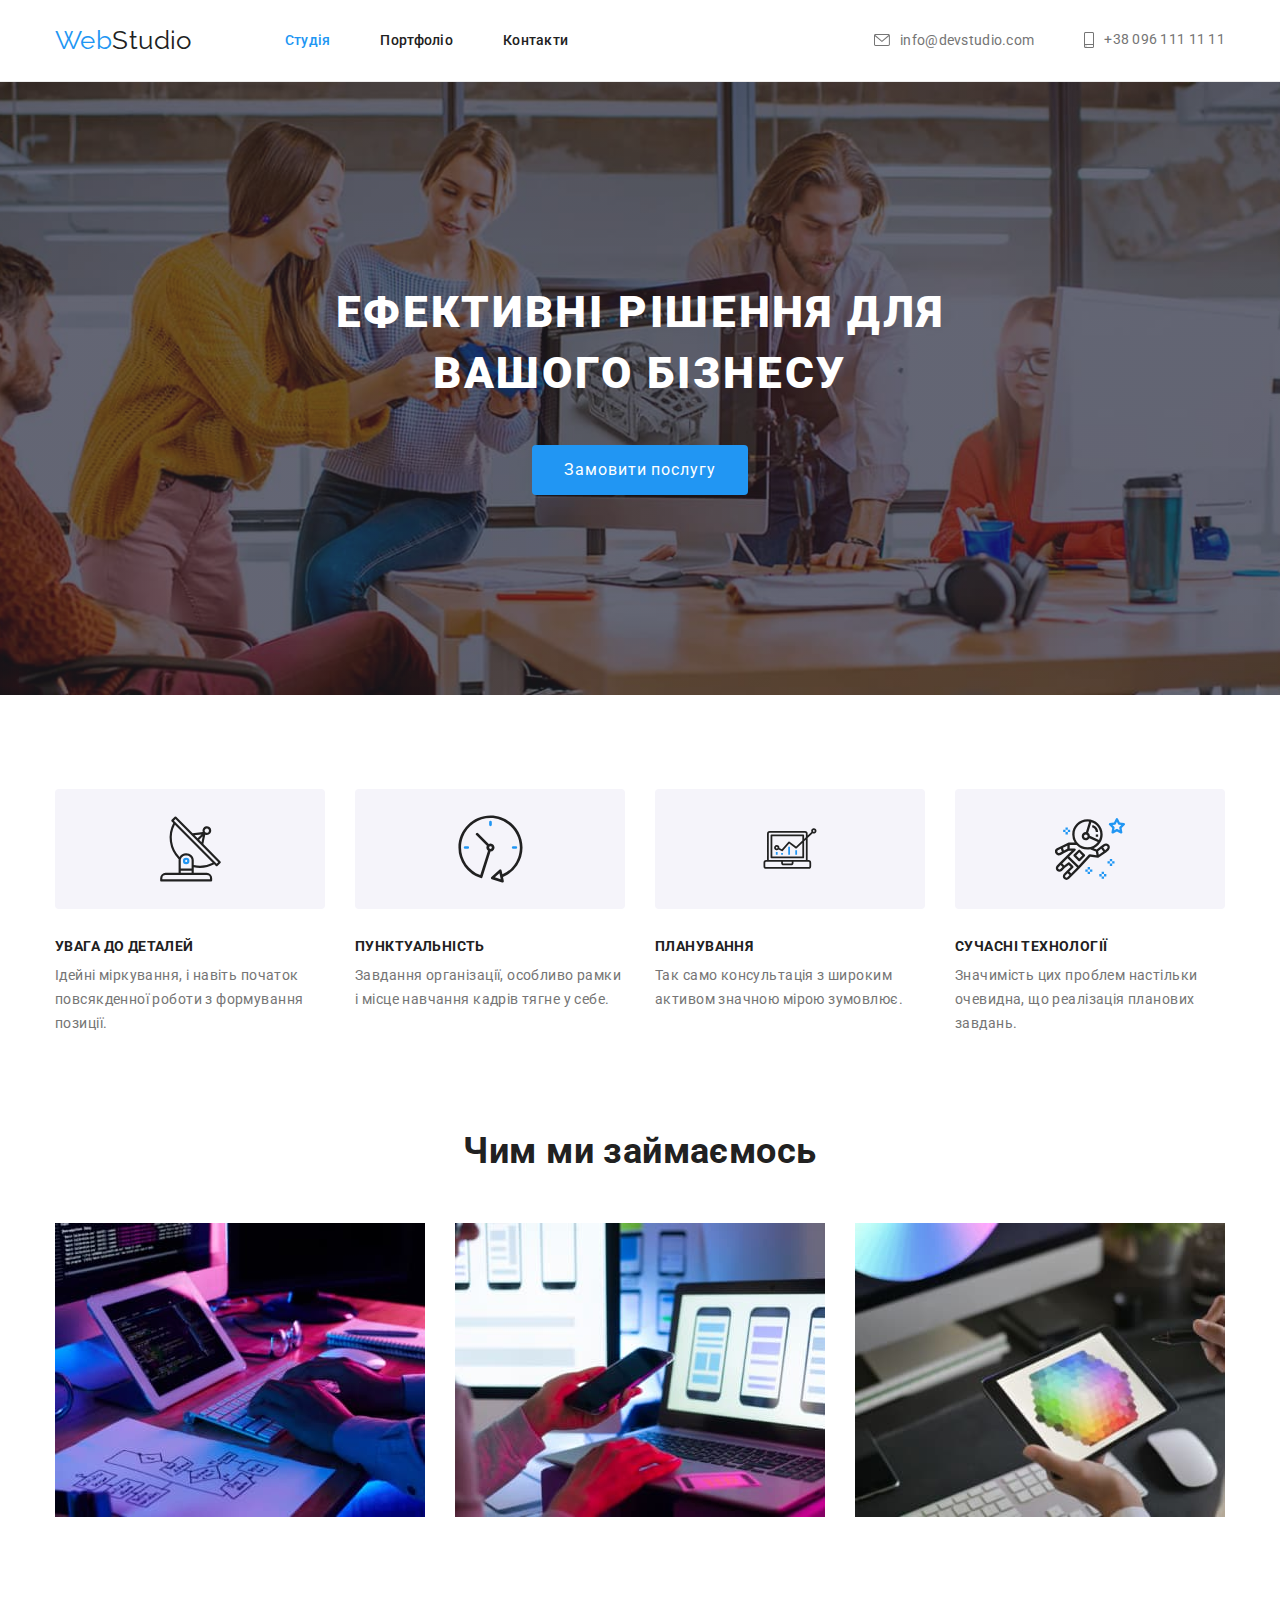
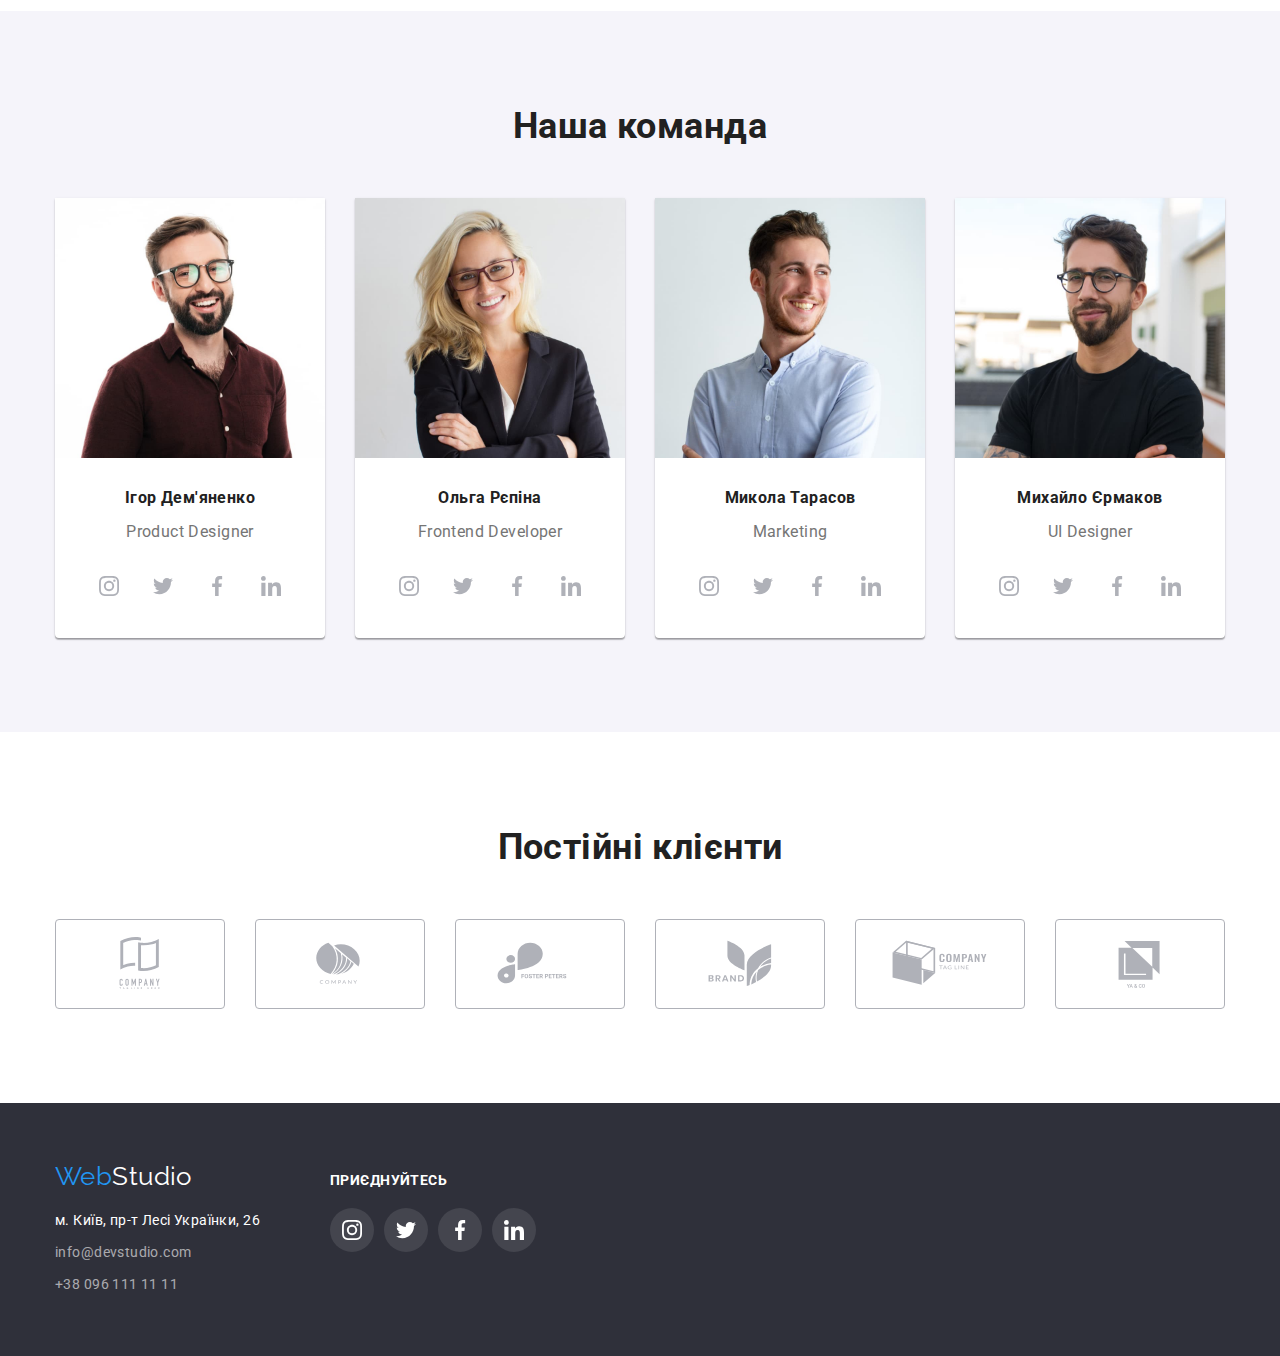
==== index.html @ 4bd742c6 "Initial commit" ====
<!DOCTYPE html>
<html lang="uk">
  <head>
    <meta charset="UTF-8" />
    <meta http-equiv="X-UA-Compatible" content="IE=edge" />
    <meta name="viewport" content="width=device-width, initial-scale=1.0" />
    <title>WebStudio</title>
    <link
      rel="stylesheet"
      href="https://fonts.googleapis.com/css2?family=Raleway:wght@700&family=Roboto:wght@400;500;700;900&display=swap"
    />
    <link
      rel="stylesheet"
      href="https://cdnjs.cloudflare.com/ajax/libs/modern-normalize/1.0.0/modern-normalize.min.css"
    />
    <link rel="stylesheet" href="./css/styles.css" />
  </head>
  <body>
    <header class="header">
      <div class="container header-container">
        <a class="link" href="/"><span>Web</span>Studio</a>
        <nav class="nav">
          <ul class="main-list">
            <li class="list-item"><a class="header-nav-link nav active" href="./index.html">Студія</a></li>
            <li class="list-item"><a class="header-nav-link" href="./portfolio.html">Портфоліо</a></li>
            <li class="list-item"><a class="header-nav-link" href="">Контакти</a></li>
          </ul>
        </nav>
        <ul class="list-address">
          <li class="list-item">
            <a class="icon-contacts" href="mailto:info@devstudio.com" ">
              <svg class="icon-tap"width="16" height="12" href="mailto:info@devstudio.com">
                <use href="./images/icons.svg#envelope"></use></svg>info@devstudio.com </a>
          </li>
          <li class="list-item">
            <a class="icon-contacts" href="tel:+380961111111"
              ><svg class="icon-tap" width="10" height="16" href="mailto:info@devstudio.com">
                <use href="./images/icons.svg#smartphone"></use></svg
              >+38 096 111 11 11</a >
          </li>
        </ul>
      </div>
    </header>
    <main>
      <!-- шапка cap-->
      <section class="hero section" >
        <div class="container">
          <h1 class="hero-cap">Ефективні рішення для вашого бізнесу</h1>
          <button class="buttom-cap" type="buttom">Замовити послугу</button>
        </div>
      </section>
      <!-- вміння skill-->
      <section class="section">
        <div class="container">
          <h2 hidden class="visually-hidden">вміння</h2>
          <ul class="skill">
            <li class="list-skill">
              <div class="skill-list"><svg class="skill-icon" width="65" height="70">
                <use href="./images/icons.svg#antenna">
                </use>
              </svg></div>
              <h3>УВАГА ДО ДЕТАЛЕЙ</h3>
              <p>Ідейні міркування, і навіть початок повсякденної роботи з формування позиції.</p>
            </li>
            <li class="list-skill">
              <div class="skill-list"><svg class="skill-icon" width="67" height="70">
                <use href="./images/icons.svg#clock">
                </use>
              </svg></div>
              <h3>ПУНКТУАЛЬНІСТЬ</h3>
              <p>Завдання організації, особливо рамки і місце навчання кадрів тягне у себе.</p>
            </li>
            <li class="list-skill">
              <div class="skill-list"><svg class="skill-icon" width="70" height="53">
                <use href="./images/icons.svg#diagram">
                </use>
              </svg></div>
              <h3>ПЛАНУВАННЯ</h3>
              <p>Так само консультація з широким активом значною мірою зумовлює.</p>
            </li>
            <li class="list-skill">
              <div class="skill-list"><svg class="skill-icon" width="70" height="70">
                <use href="./images/icons.svg#astronaut">
                </use>
              </svg></div>
              <h3>СУЧАСНІ ТЕХНОЛОГІЇ</h3>

              <p>Значимість цих проблем настільки очевидна, що реалізація планових завдань.</p>
            </li>
          </ul>
        </div>
      </section>
      <!-- Чим ми займаємось work-->
      <section class="section-work section">
        <div class="container">
          <div></div>
          <h2 class="section-title">Чим ми займаємось</h2>
          <ul class="list-work">
            <li class="list-item">
              <div>
                <img class="img"
               src="./images/about-us/image-2.jpg" 
               width="370" height="294" 
               alt="Робочий стіл" />
              </div>
            </li>
            <li class="list-item">
              <div>
                <img class="img" 
                src="./images/about-us/image-1.jpg" 
                width="370" height="294" 
                alt="Створення макету за ноутбуком" />
              </div>
            </li>
            <li class="list-item">
              <div>
               <img
                class="img"
                src="./images/about-us/image-3.jpg"
                width="370"
                height="294"
                alt="Малювання на планшеті"
               />
              </div>
            </li>
          </ul>
        </div>
      </section>
      <!-- команда igor olga mikola mikhailo-->
      <section class="section-team section">
        <div class="container">
          <h2 class="section-title">Наша команда</h2>
          <ul class="list-team">
            <li class="list-name">
              <img class="img" src="./images/team/image-4.jpg" width="270" height="260" alt="продукт дизайнер" />
              <h3>Ігор Дем'яненко</h3>
              <p>Product Designer</p>
              <ul class="social-team">
                <li class="social-item">
                  <a class="social-link" href="https://instagram.com/" target="_blank" rel="noopener noreferrer" aria-label="instagram">
                    <svg class="social-icon" width="20" height="20">
                      <use href="./images/icons.svg#instagram">
                      </use>
                   </svg>
                </a>
               </li>
               <li class="social-item">
                  <a  class="social-link" href="https://twitter.com/" target="_blank" rel="noopener noreferrer" aria-label="twitter">
                    <svg class="social-icon" width="20" height="20">
                      <use href="./images/icons.svg#twitter">
                      </use>
                   </svg>
                </a>
               </li>
               <li class="social-item">
                  <a  class="social-link" href="https://www.facebook.com/" target="_blank" rel="noopener noreferrer" aria-label="facebook">
                    <svg class="social-icon" width="20" height="20">
                      <use href="./images/icons.svg#facebook">
                      </use>
                   </svg>
                </a>
               </li>
               <li class="social-item">
                  <a  class="social-link" href="https://www.linkedin.com/" target="_blank" rel="noopener noreferrer" aria-label="linkedin">
                    <svg class="social-icon" width="20" height="20">
                      <use href="./images/icons.svg#linkedin">
                      </use>
                   </svg>
                </a>
               </li> 
              </ul>
            </li>
            <li class="list-name">
              <img class="img" src="./images/team/image-5.jpg" width="270" height="260" alt="програміст" />
              <h3>Ольга Рєпіна</h3>
              <p>Frontend Developer</p>
              <ul class="social-team">
                <li class="social-item">
                  <a class="social-link" href="https://instagram.com/" target="_blank" rel="noopener noreferrer" aria-label="instagram">
                    <svg class="social-icon" width="20" height="20">
                      <use href="./images/icons.svg#instagram">
                      </use>
                   </svg>
                </a>
               </li>
               <li class="social-item">
                  <a  class="social-link" href="https://twitter.com/" target="_blank" rel="noopener noreferrer" aria-label="instagram">
                    <svg class="social-icon" width="20" height="20">
                      <use href="./images/icons.svg#twitter">
                      </use>
                   </svg>
                </a>
               </li>
               <li class="social-item">
                  <a  class="social-link" href="https://www.facebook.com/" target="_blank" rel="noopener noreferrer" aria-label="instagram">
                    <svg class="social-icon" width="20" height="20">
                      <use href="./images/icons.svg#facebook">
                      </use>
                   </svg>
                </a>
               </li>
               <li class="social-item">
                  <a  class="social-link" href="https://www.linkedin.com/" target="_blank" rel="noopener noreferrer" aria-label="instagram">
                    <svg class="social-icon" width="20" height="20">
                      <use href="./images/icons.svg#linkedin">
                      </use>
                   </svg>
                </a>
               </li> 
              </ul>
            </li>
            <li class="list-name">
              <img class="img" src="./images/team/image-6.jpg" width="270" height="260" alt="маркетолог" />
              <h3>Микола Тарасов</h3>
              <p>Marketing</p>
              <ul class="social-team">
                <li class="social-item">
                  <a class="social-link" href="https://instagram.com/" target="_blank" rel="noopener noreferrer" aria-label="instagram">
                    <svg class="social-icon" width="20" height="20">
                      <use href="./images/icons.svg#instagram">
                      </use>
                   </svg>
                </a>
               </li>
               <li class="social-item">
                  <a  class="social-link" href="https://twitter.com/" target="_blank" rel="noopener noreferrer" aria-label="instagram">
                    <svg class="social-icon" width="20" height="20">
                      <use href="./images/icons.svg#twitter">
                      </use>
                   </svg>
                </a>
               </li>
               <li class="social-item">
                  <a  class="social-link" href="https://www.facebook.com/" target="_blank" rel="noopener noreferrer" aria-label="instagram">
                    <svg class="social-icon" width="20" height="20">
                      <use href="./images/icons.svg#facebook">
                      </use>
                   </svg>
                </a>
               </li>
               <li class="social-item">
                  <a  class="social-link" href="https://www.linkedin.com/" target="_blank" rel="noopener noreferrer" aria-label="instagram">
                    <svg class="social-icon" width="20" height="20">
                      <use href="./images/icons.svg#linkedin">
                      </use>
                   </svg>
                </a>
               </li> 
              </ul>
            </li>
            <li class="list-name">
              <img class="img" src="./images/team/image-7.jpg" width="270" height="260" alt="дизайнер" />
              <h3>Михайло Єрмаков</h3>
              <p>UI Designer</p>
              <ul class="social-team">
                <li class="social-item">
                  <a class="social-link" href="https://instagram.com/" target="_blank" rel="noopener noreferrer" aria-label="instagram">
                    <svg class="social-icon" width="20" height="20">
                      <use href="./images/icons.svg#instagram">
                      </use>
                   </svg>
                </a>
               </li>
               <li class="social-item">
                  <a  class="social-link" href="https://twitter.com/" target="_blank" rel="noopener noreferrer" aria-label="instagram">
                    <svg class="social-icon" width="20" height="20">
                      <use href="./images/icons.svg#twitter">
                      </use>
                   </svg>
                </a>
               </li>
               <li class="social-item">
                  <a  class="social-link" href="https://www.facebook.com/" target="_blank" rel="noopener noreferrer" aria-label="instagram">
                    <svg class="social-icon" width="20" height="20">
                      <use href="./images/icons.svg#facebook">
                      </use>
                   </svg>
                </a>
               </li>
               <li class="social-item">
                  <a class="social-link" href="https://www.linkedin.com/" target="_blank" rel="noopener noreferrer" aria-label="instagram">
                    <svg class="social-icon" width="20" height="20">
                      <use href="./images/icons.svg#linkedin">
                      </use>
                   </svg>
                </a>
               </li> 
              </ul>
            </li>
          </ul>
        </div>
      </section>
      <!-- постійні клієнти-->
      <section class="clients section">
        <div class="container ">
          <h2 class="section-title">Постійні клієнти</h2>
          <ul class="clients-item">
            <li class="clients-list">
              <a class="clients-link" href="" target="_blank" rel="noopener noreferrer" aria-label="">
                <svg class="clients-icon" width="120" height="60">
                <use  href="./images/icons.svg#logo-1">
                </use>
              </svg></a>
          </li>
            <li class="clients-list">
              <a class="clients-link " href="" target="_blank" rel="noopener noreferrer" aria-label="">
                <svg class="clients-icon" width="120" height="60">
                <use href="./images/icons.svg#logo-2">
                </use>
              </svg></a>
                  </li>
            <li class="clients-list">
              <a class="clients-link" href="" target="_blank" rel="noopener noreferrer" aria-label="">
                <svg class="clients-icon" width="120" height="60">
                <use href="./images/icons.svg#logo-3">
                </use>
              </svg></a>
                  </li>
            <li class="clients-list">
              <a class="clients-link" href="" target="_blank" rel="noopener noreferrer" aria-label="">
                <svg class="clients-icon" width="120" height="60">
                <use href="./images/icons.svg#logo-4">
                </use>
              </svg></a>
                  </li>
            <li class="clients-list">
              <a class="clients-link" href="" target="_blank" rel="noopener noreferrer" aria-label="">
                <svg class="clients-icon" width="120" height="60">
                <use href="./images/icons.svg#logo-5">
                </use>
              </svg></a>
                  </li>
            <li class="clients-list">
              <a class="clients-link" href="" target="_blank" rel="noopener noreferrer" aria-label="">
                <svg class="clients-icon" width="120" height="60">
                      <use href="./images/icons.svg#logo-6">
                      </use>
                   </svg>
                </a>
                  </li>
          </ul>
        </div>
      </section>
    </main>
    <footer class="footer">
      <div class="container">
        <div class="footer-container">
        <div>
        <a href="./index.html"><span>Web</span>Studio</a>
        <address class="link-address">
          <div class="socaial-footer">
          <ul class="list-contacts"><!--webstudio-->
            <li class="list-item">
              <a class="link" href="https://goo.gl/maps/d5CcS2hFM6yTFQRFA" target="_blank" rel="noopener no referre">
                м. Київ, пр-т Лесі Українки, 26
              </a>
            </li>
            <li class="list-item">
              <a class="link-address" href="mailto:info@devstudio.com">info@devstudio.com</a>
            </li>
            <li class="list-item">
              <a class="link-address" href="tel:+380961111111">+38 096 111 11 11</a>
            </li>
          </ul>
          </div>
           <div>
        </address>
      </div>
      <div><h2>приєднуйтесь</h2>
      <div class="socaial-footer">
        <ul class="social-footer">
          <li class="social-item">
            <a class="footer-link" href="https://instagram.com/" target="_blank" rel="noopener noreferrer"
              aria-label="instagram">
              <svg class="social-icon" width="20" height="20">
                <use href="./images/icons.svg#instagram">
                </use>
              </svg>
            </a>
          </li>
          <li class="social-item">
            <a class="footer-link" href="https://twitter.com/" target="_blank" rel="noopener noreferrer" aria-label="twitter">
              <svg class="social-icon" width="20" height="20">
                <use href="./images/icons.svg#twitter">
                </use>
              </svg>
            </a>
          </li>
          <li class="social-item">
            <a class="footer-link" href="https://www.facebook.com/" target="_blank" rel="noopener noreferrer"
              aria-label="facebook">
              <svg class="social-icon" width="20" height="20">
                <use href="./images/icons.svg#facebook">
                </use>
              </svg>
            </a>
          </li>
          <li class="social-item">
            <a class="footer-link" href="https://www.linkedin.com/" target="_blank" rel="noopener noreferrer"
              aria-label="linkedin">
              <svg class="social-icon" width="20" height="20">
                <use href="./images/icons.svg#linkedin">
                </use>
              </svg>
            </a>
          </li>
        </ul>
      </div>
    </div>
  </div>
 </footer>
  </body>
</html>
---- css/styles.css ----
:root {
  --text: #212121;
  --background: #ffffff;
  --color-p: #757575;
  --color-but: #2196f3;
  --color-but: #2196f3;
  --active-but: #188ce8;
  --icon-color: #afb1b8;
  --bg-svg: #F5F4FA;
}
body {
  color: var(--text);
  background-color: var(--background);
  font-family: "roboto";
  letter-spacing: 0.03em;
  font-size: 14px;
}
.visually-hidden {
  position: absolute;
  width: 1px;
  height: 1px;
  margin: -1px;
  border: 0;
  padding: 0;
  white-space: nowrap;
  clip-path: inset(100%);
  clip: rect(0 0 0 0);
  overflow: hidden;
}
header {
  border-bottom: 1px solid #ececec;
}
.header-container {
  display: flex;
  align-items: center;
}
.header-nav-link {
  display: block;
  padding-top: 28px;
  padding-bottom: 28px;
}
span {
  color: var(--color-but);
}
img {
  display: block;
  max-width: 100%;
  height: auto;
}
ul {
  list-style-type: none;
  margin: 0;
  padding: 0;
}
a {
  text-decoration: none;
}
p {
  color: var(--color-p);
}
h1,
h2,
h3,
h4,
h5,
h6,
p {
  margin: 0;
}
.footer {
  background-color: #2f303a;
  color: var(--background);
  padding-top: 60px;
  padding-bottom: 60px;
}
.footer h2 {
  font-weight: 700;
  font-style: normal;
  font-size: 14px;
  line-height: 16px;
  letter-spacing: 0.03em;
  text-transform: uppercase;
  margin-bottom: 20px;
}
footer [href="./index.html"] {
  display: block;
  color: var(--background);
  font-size: 26px;
  line-height: 1;
  font-family: "raleway";
  margin-bottom: 20px;
}
footer [href="mailto:info@devstudio.com"],
[href="tel:+380961111111"] {
  font-style: normal;
  line-height: 1.7;
  color: #ffffff99;
}
footer [href="https://goo.gl/maps/d5CcS2hFM6yTFQRFA"]
{
  font-style: normal;
  line-height: 1.7;
  color: var(--background);
}
.footer-link {
  display: flex;
  fill: var(--background);
  width: 44px;
  height: 44px;
  border-radius: 50%;
  align-items: center;
  justify-content: center;
  background-color: rgba(255, 255, 255, 0.1);;
}
ul .footer-link:hover,
ul .footer-link:focus {
  fill: var(--background);
  background-color: var(--color-but)
}
.social-footer {
  display: flex;
  gap: 10px;
}

.footer-container {
  display: flex;
  align-items: baseline;
  gap: 70px;
}
.socaial-footer {
  display: flex;
  gap: 70px;
}
.list-contacts{
  display: flex;
  flex-direction: column;
  gap: 8px;
}
.section {
  padding-top: 94px;
  padding-bottom: 94px;
}
.products {
  padding-top: 0;
  display: flex;
  align-items: center;
  justify-content: center;
  flex-wrap: wrap;
  gap: 30px;
}

.list-products {
  display: inline-block;
}
.products h2 {
  font-size: 18px;
  line-height: 2;
  text-align: left;
  margin: 0 0px 4px 24px;
  letter-spacing: 0.06em;
  color: var(--text);
}

.products p {
  font-size: 16px;
  line-height: 1.9;
  text-align: left;
  margin-left: 24px;
}
.products .list-products:hover,
.products .list-products:focus {
  box-shadow: 0px 1px 1px #0000001f, 0px 4px 4px #0000000f, 1px 4px 6px #00000029;
}
.section .list-produsct:hover{
    box-shadow: 0px 1px 1px #0000001f, 0px 4px 4px #0000000f, 1px 4px 6px #00000029;
}

.products li {
  width: 370px;
  letter-spacing: 0.06em;
}
ul [href="mailto:info@devstudio.com"]:hover,
ul [href="mailto:info@devstudio.com"]:focus,
ul [href="tel:+380961111111"]:hover,
ul [href="tel:+380961111111"]:focus {
  color: var(--color-but);
}
.main-list a {
  color: var(--text);
  font-weight: 500;
  letter-spacing: 0.02em;
}
.main-list {
  display: flex;
  gap: 50px;
}
.main-list a:hover,
.main-list a:focus {
  color: var(--color-but);
}
.nav.active {
  color: var(--color-but);
}
.nav {
  margin-right: auto;
}

.list-address {
  display: flex;
  align-items: center;
  gap: 50px;
}
.list-address a {
  color: var(--color-p);
  letter-spacing: 0.02em;
  padding-top: 28px;
  padding-bottom: 29px;
}

.icon-contacts {
  display: flex;
  align-items: center;
  gap: 10px;
  fill: var(--color-p);
}
.icon-contacts:hover .icon-tap,
.icon-contacts:focus .icon-tap {
  fill: var(--color-but);
}
.icon-tap:hover,
.icon-tap:focus {
  fill: var(--color-but);
}
.list-item{
  justify-content: center;
  
}
.list-buttoms {
  display: flex;
  justify-content: center;
  gap: 8px;
  margin-bottom: 50px;
}
[href="/"] {
  color: var(--text);
  font-size: 26px;
  line-height: 1.2;
  font-family: "raleway";
  margin-right: 93px;
}
.hero {
  background-color: #2f303a;
  padding: 200px 0;
   background-image: linear-gradient(to right, rgba(47, 48, 58, 0.4) 0%, rgba(47, 48, 58, 0.4) 100%), url(../images/bg-img.jpg);
  background-repeat: no-repeat;
  background-position: center ;
  background-size: cover ;
  max-width: 1600px;
  margin: 0 auto ;
}
.hero-cap {
  color: var(--background);
  font-weight: 900;
  font-size: 44px;
  line-height: 1.4;
  text-align: center;
  letter-spacing: 0.06em;
  text-transform: uppercase;
  margin-bottom: 40px;
  width: 696px;
  margin-left: auto;
  margin-right: auto;
}
.buttom-cap {
  color: var(--background);
  font-size: 16px;
  width: 216px;
  height: 50px;
  background-color: var(--color-but);
  border-radius: 4px;
  border: 0;
  letter-spacing: 0.06em;
  margin: 0 auto;
  display: block;
  cursor: pointer;
}
.buttom-cap:active {
  background-color: var(--active-but);
}
.skill {
  display: flex;
  gap: 30px;
}
.skill h2 {
  left: 617px;
  font-size: 36px;
  line-height: 1.2;
  text-align: center;
}
.skill li {
  width: 270px;
  display: inline-block;
  gap: 10px;
}
.skill h3 {
  line-height: 1.1;
  font-size: 14px;
  margin-bottom: 10px;
}
.skill p {
  line-height: 1.7;
}
.skill-item{
  display: flex;
  gap: 30px;
}
.skill-icon{
background-color: var(--bg-svg);
}
.skill-list{
  display: flex;
  background-color: var(--bg-svg);
  height: 120px;
  align-items: center;
  justify-content: center;
  border-radius: 4px;
  margin-bottom: 30px;

}
.section-title {
  font-size: 36px;
  line-height: 1.2;
  text-align: center;
  color: var(--text);
  margin-bottom: 50px;
}
.section-work {
  padding-top: 0;
}
.list-work {
  display: flex;
  gap: 30px;
}

.section-team {
  background-color: #f5f4fa;
}
.list-team {
  display: flex;
  gap: 30px;
}
.section-team h3 {
  font-size: 16px;
  line-height: 1.2;
  text-align: center;
  padding-top: 30px;
  margin-bottom: 10px;
}
.section-team p {
  font-size: 16px;
  line-height: 1.9;
  text-align: center;
  margin-bottom: 16px;
}
.social-team {
  display: flex;
  gap: 10px;
  justify-content: center;
  padding-bottom: 30px;
}
.social-link {
  display: flex;
  fill: var(--icon-color);
  width: 44px;
  height: 44px;
  border-radius: 50%;
  align-items: center;
  justify-content: center;
  background-color: rgba(255, 255, 255, 0.1);;
}

 ul .social-link:hover,
 ul .social-link:focus{
  fill: var(--background);
  background-color: var(--color-but);
}

.section [type="button"] {
  height: 38px;
  background-color: #f5f4fa;
  border-radius: 4px;
  border: 0;
  font-size: 16px;
  padding: 6px 22px;
  cursor: pointer;
}
.section [type="button"]:hover,
.section [type="button"]:focus {
  background-color: var(--active-but);
  color: var(--background);
  box-shadow: 0px 3px 1px #0000001a, 0px 1px 2px #00000014, 0px 2px 2px #0000001f;
  border-radius: 4px;
}

.border {
  border-right-color: rgb(238, 238, 238);
  border-right-style: solid;
  border-right-width: 1px;
  border-bottom-color: rgb(238, 238, 238);
  border-bottom-style: solid;
  border-bottom-width: 1px;
  border-left-color: rgb(238, 238, 238);
  border-left-style: solid;
  border-left-width: 1px;
  padding-top: 30px;
  padding-bottom: 20px;
}
.list-team > li {
  background-color: var(--background);
  box-shadow: 0px 1px 3px #0000001f, 0px 1px 1px #00000024, 0px 2px 1px #00000033;
  border-radius: 0px 0px 4px 4px;
}
.link-address {
  display: flex;
}
.container {
  width: 1200px;
  margin: 0 auto;
  padding: 0 15px 0 15px;
}
.clients-item{
  display: flex;
  justify-content: center;
  gap: 30px;
}
.clients-list{
  width: 170px;
  height: 90px;
}
.clients h2{
  color: var(--text);
}


.clients-link {
 display: flex;
 border: 1px solid #AFB1B8;
 border-radius: 4px;
 align-items: center;
 justify-content: center;
 width: 100%;
 height: 100% ;
 color: var(--icon-color);
}
ul .clients-link:hover .clients-icon,
ul .clients-link:focus .clients-icon{
fill: var(--color-but);
}
.clients-icon{
  fill: currentColor;
}
.clients-link:hover{
  border-color: var(--color-but);
}
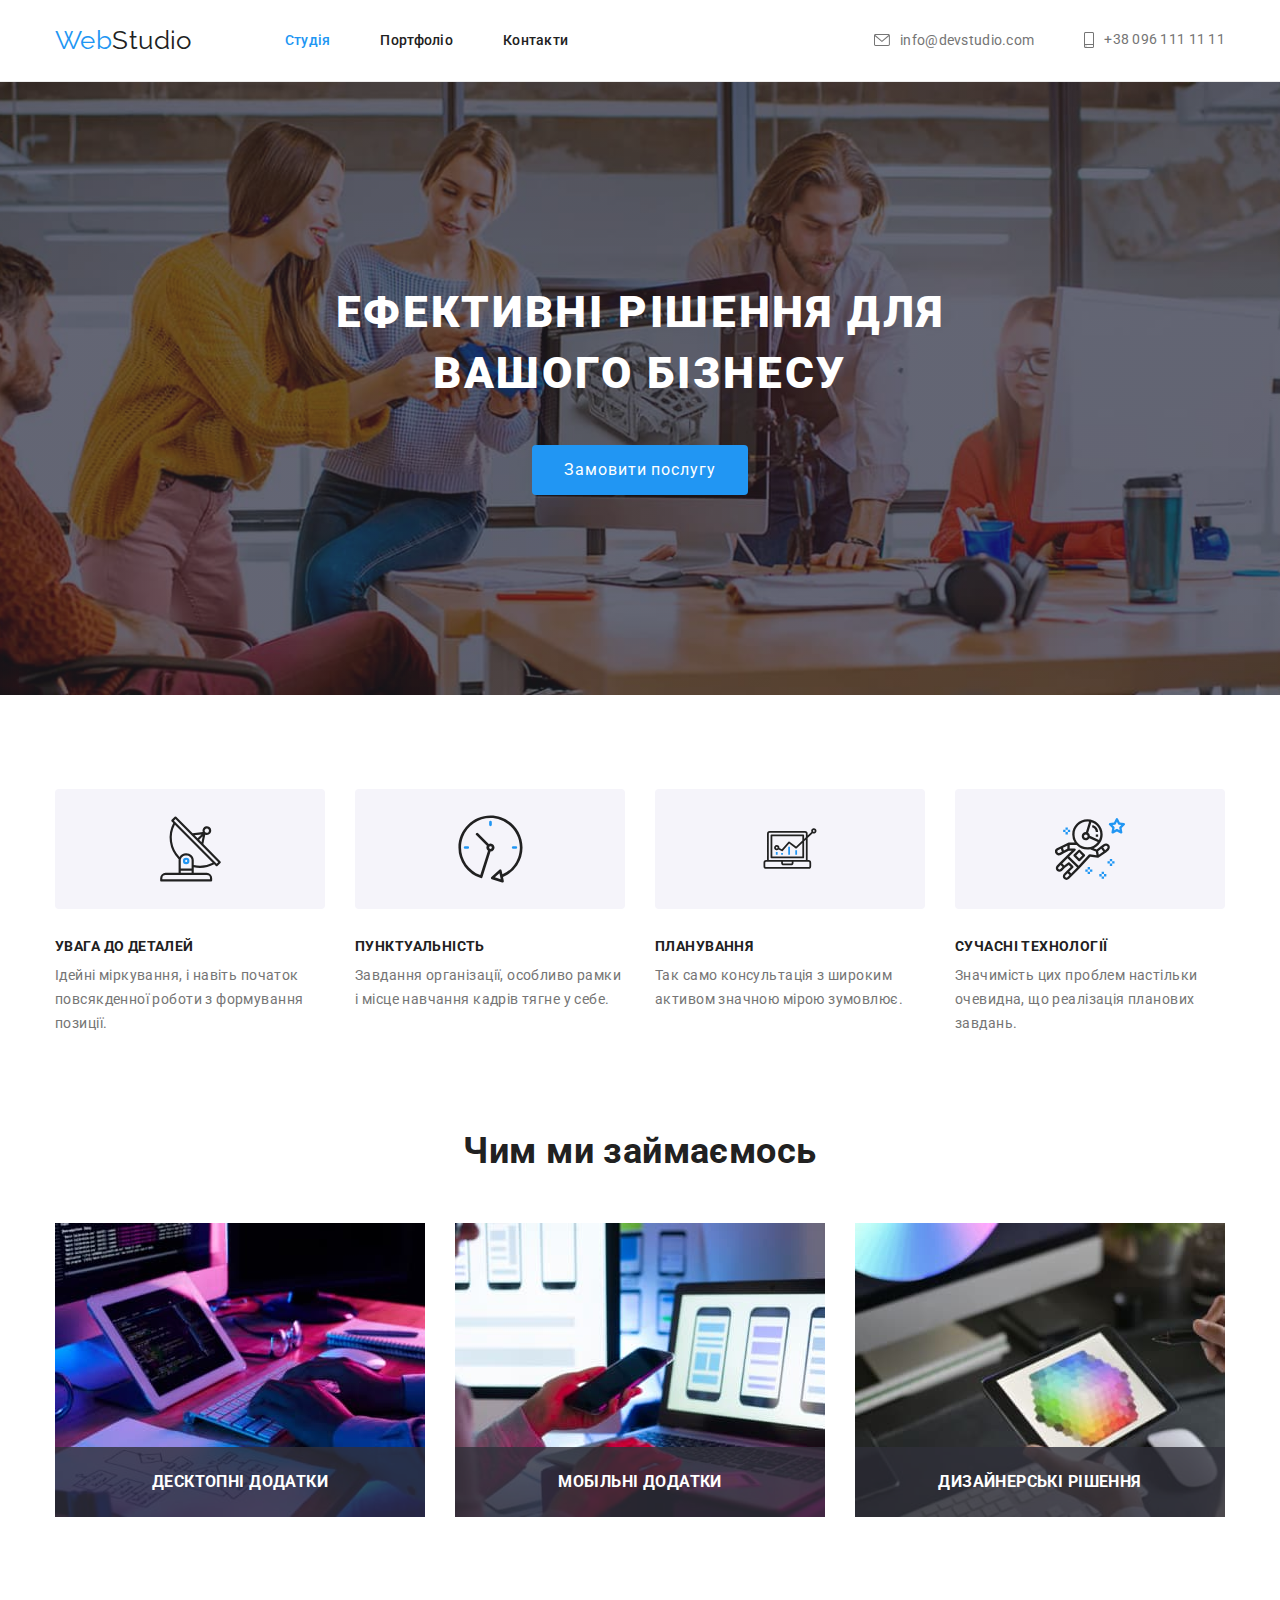
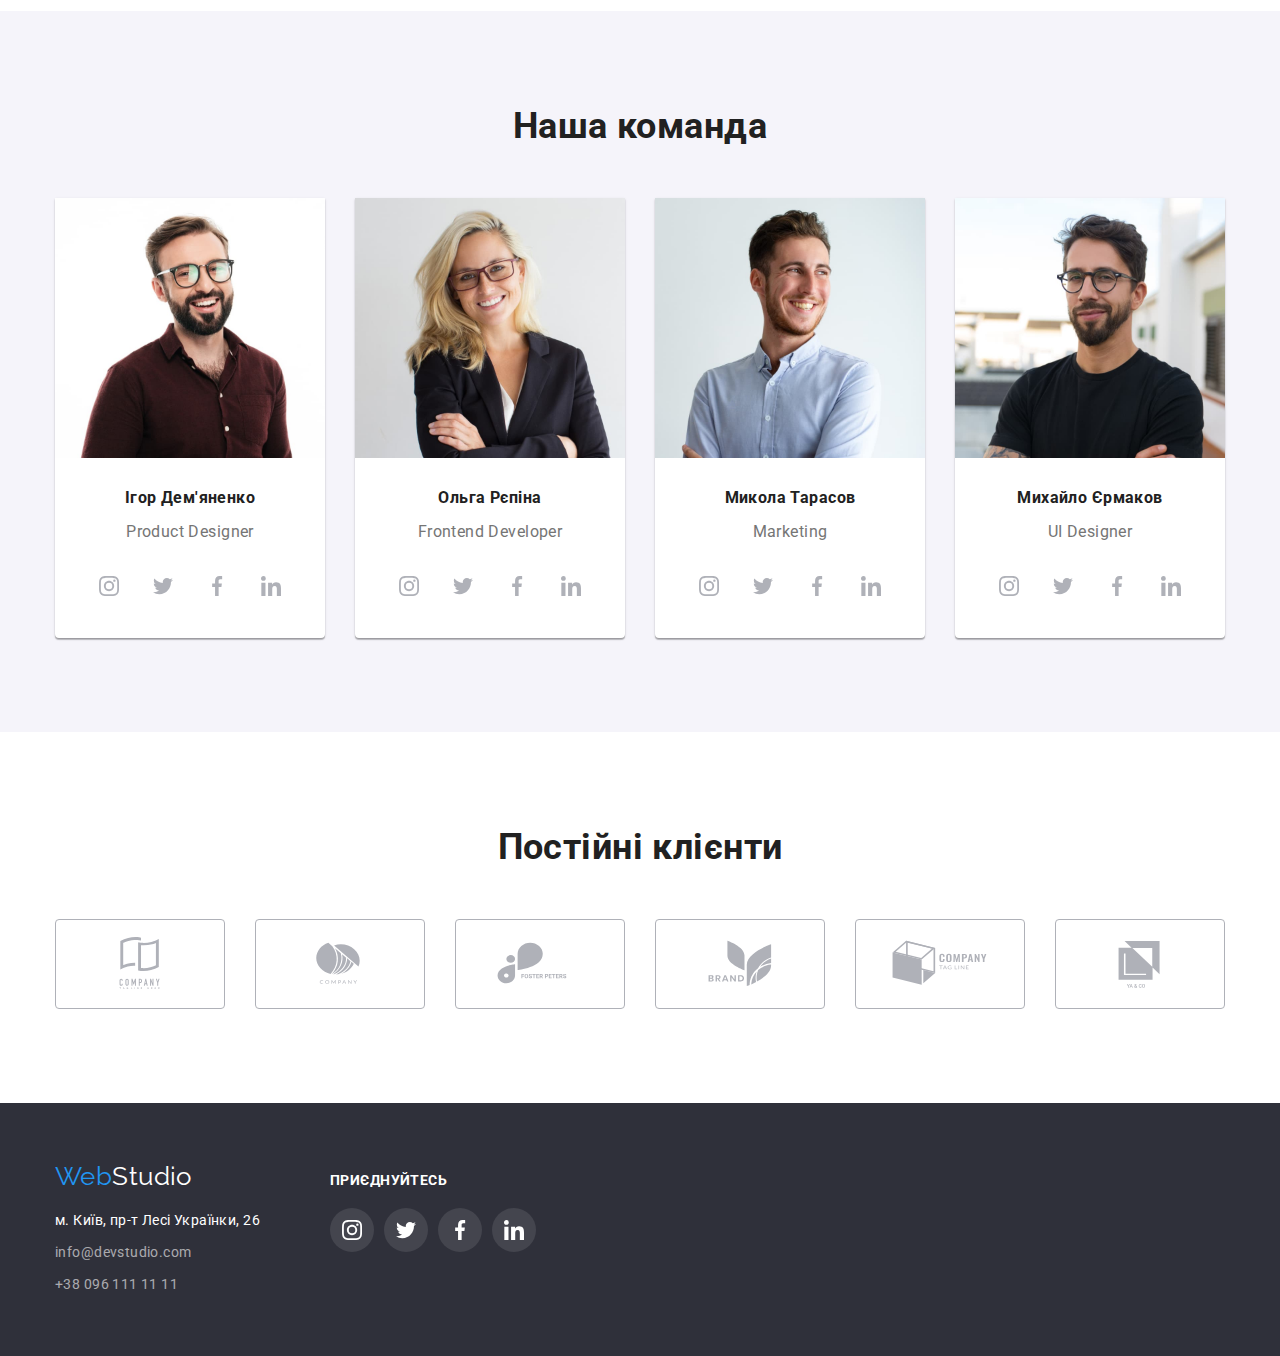
==== commit bcf264eb: "add name skills" ====
--- a/index.html
+++ b/index.html
@@ -33,10 +33,10 @@
                 <use href="./images/icons.svg#envelope"></use></svg>info@devstudio.com </a>
           </li>
           <li class="list-item">
-            <a class="icon-contacts" href="tel:+380961111111"
-              ><svg class="icon-tap" width="10" height="16" href="mailto:info@devstudio.com">
-                <use href="./images/icons.svg#smartphone"></use></svg
-              >+38 096 111 11 11</a >
+            <a class="icon-contacts" href="tel:+380961111111">
+              <svg class="icon-tap" width="10" height="16" href="mailto:info@devstudio.com">
+                <use href="./images/icons.svg#smartphone"></use></svg>
+                +38 096 111 11 11</a >
           </li>
         </ul>
       </div>
@@ -46,8 +46,19 @@
       <section class="hero section" >
         <div class="container">
           <h1 class="hero-cap">Ефективні рішення для вашого бізнесу</h1>
-          <button class="buttom-cap" type="buttom">Замовити послугу</button>
-        </div>
+          <button class="buttom-cap" type="buttom" data-modal-open >Замовити послугу</button>
+        </div> 
+        <!-- модальне вікно-->
+        <div class="backdrop is-hidden" data-modal>
+          <div class="modal">
+            <button class="modal-btn" type="button" data-modal-close>
+              <svg width="11" height="11">
+                <use href="./images/icons.svg#icon-x "></use>
+              </svg>
+            </button>
+          </div>
+        
+        </div> 
       </section>
       <!-- вміння skill-->
       <section class="section">
@@ -93,27 +104,32 @@
       <!-- Чим ми займаємось work-->
       <section class="section-work section">
         <div class="container">
-          <div></div>
           <h2 class="section-title">Чим ми займаємось</h2>
           <ul class="list-work">
             <li class="list-item">
-              <div>
+              <div class="rute">
                 <img class="img"
                src="./images/about-us/image-2.jpg" 
                width="370" height="294" 
                alt="Робочий стіл" />
+              <div class="name">
+                <h3>Десктопні Додатки</h3>
               </div>
-            </li>
-            <li class="list-item">
-              <div>
+              </div>
+            </li>
+            <li class="list-item">
+              <div class="rute">
                 <img class="img" 
                 src="./images/about-us/image-1.jpg" 
                 width="370" height="294" 
                 alt="Створення макету за ноутбуком" />
+                <div class="name">
+                  <h3>мобільні Додатки</h3>
+                </div>
               </div>
             </li>
             <li class="list-item">
-              <div>
+              <div class="rute">
                <img
                 class="img"
                 src="./images/about-us/image-3.jpg"
@@ -121,6 +137,9 @@
                 height="294"
                 alt="Малювання на планшеті"
                />
+              <div class="name">
+                <h3>дизайнерські рішення</h3>
+              </div>
               </div>
             </li>
           </ul>
@@ -409,5 +428,6 @@
     </div>
   </div>
  </footer>
-  </body>
+ <script src="./js/modal.js"></script>
+</body>
 </html>
--- a/css/styles.css
+++ b/css/styles.css
@@ -271,6 +271,7 @@
   margin-left: auto;
   margin-right: auto;
 }
+
 .buttom-cap {
   color: var(--background);
   font-size: 16px;
@@ -385,7 +386,7 @@
   background-color: var(--color-but);
 }
 
-.section [type="button"] {
+.list-buttoms [type="button"] {
   height: 38px;
   background-color: #f5f4fa;
   border-radius: 4px;
@@ -394,8 +395,8 @@
   padding: 6px 22px;
   cursor: pointer;
 }
-.section [type="button"]:hover,
-.section [type="button"]:focus {
+.list-buttoms [type="button"]:hover,
+.list-buttoms [type="button"]:focus {
   background-color: var(--active-but);
   color: var(--background);
   box-shadow: 0px 3px 1px #0000001a, 0px 1px 2px #00000014, 0px 2px 2px #0000001f;
@@ -461,4 +462,62 @@
 }
 .clients-link:hover{
   border-color: var(--color-but);
+}
+.backdrop {
+  position: fixed;
+  top: 0;
+  left: 0;
+  width: 100%;
+  height: 100%;
+  background-color: #0000001A;
+}
+.backdrop.is-hidden{
+opacity: 0;
+pointer-events: none;
+visibility: hidden ;
+}
+.modal{
+  position: absolute;
+  top: 50%;
+  left: 50%;
+  width:  528px; 
+  height: 581px;
+  transform: translate(-50%, -50%);
+
+  background-color: var(--background);
+  box-shadow: 0px 1px 3px rgba(0, 0, 0, 0.12), 0px 1px 1px rgba(0, 0, 0, 0.14), 0px 2px 1px rgba(0, 0, 0, 0.2);
+  border-radius: 4px;
+}
+.backdrop [type="button"]{
+  position: absolute;
+  top: 8px;
+  right: 8px;
+  width: 30px;
+  height: 30px;
+  border: 1px solid rgba(0, 0, 0, 0.1);
+  border-radius: 50%;
+  padding: 0;
+  display: flex;
+  align-items: center;
+  justify-content: center;
+  background-color: var(--background);
+  cursor: pointer;
+  
+}
+.rute {
+  position: relative;
+}
+.name {
+  display: flex;
+  align-items: center;
+  justify-content: center;
+  position: absolute;
+  bottom: 0;
+  right: 0;
+  color: var(--background);
+  background-color: rgba(47, 48, 58, 0.8);
+  width: 100%;
+  height: 70px;
+  text-transform: uppercase;
+
 }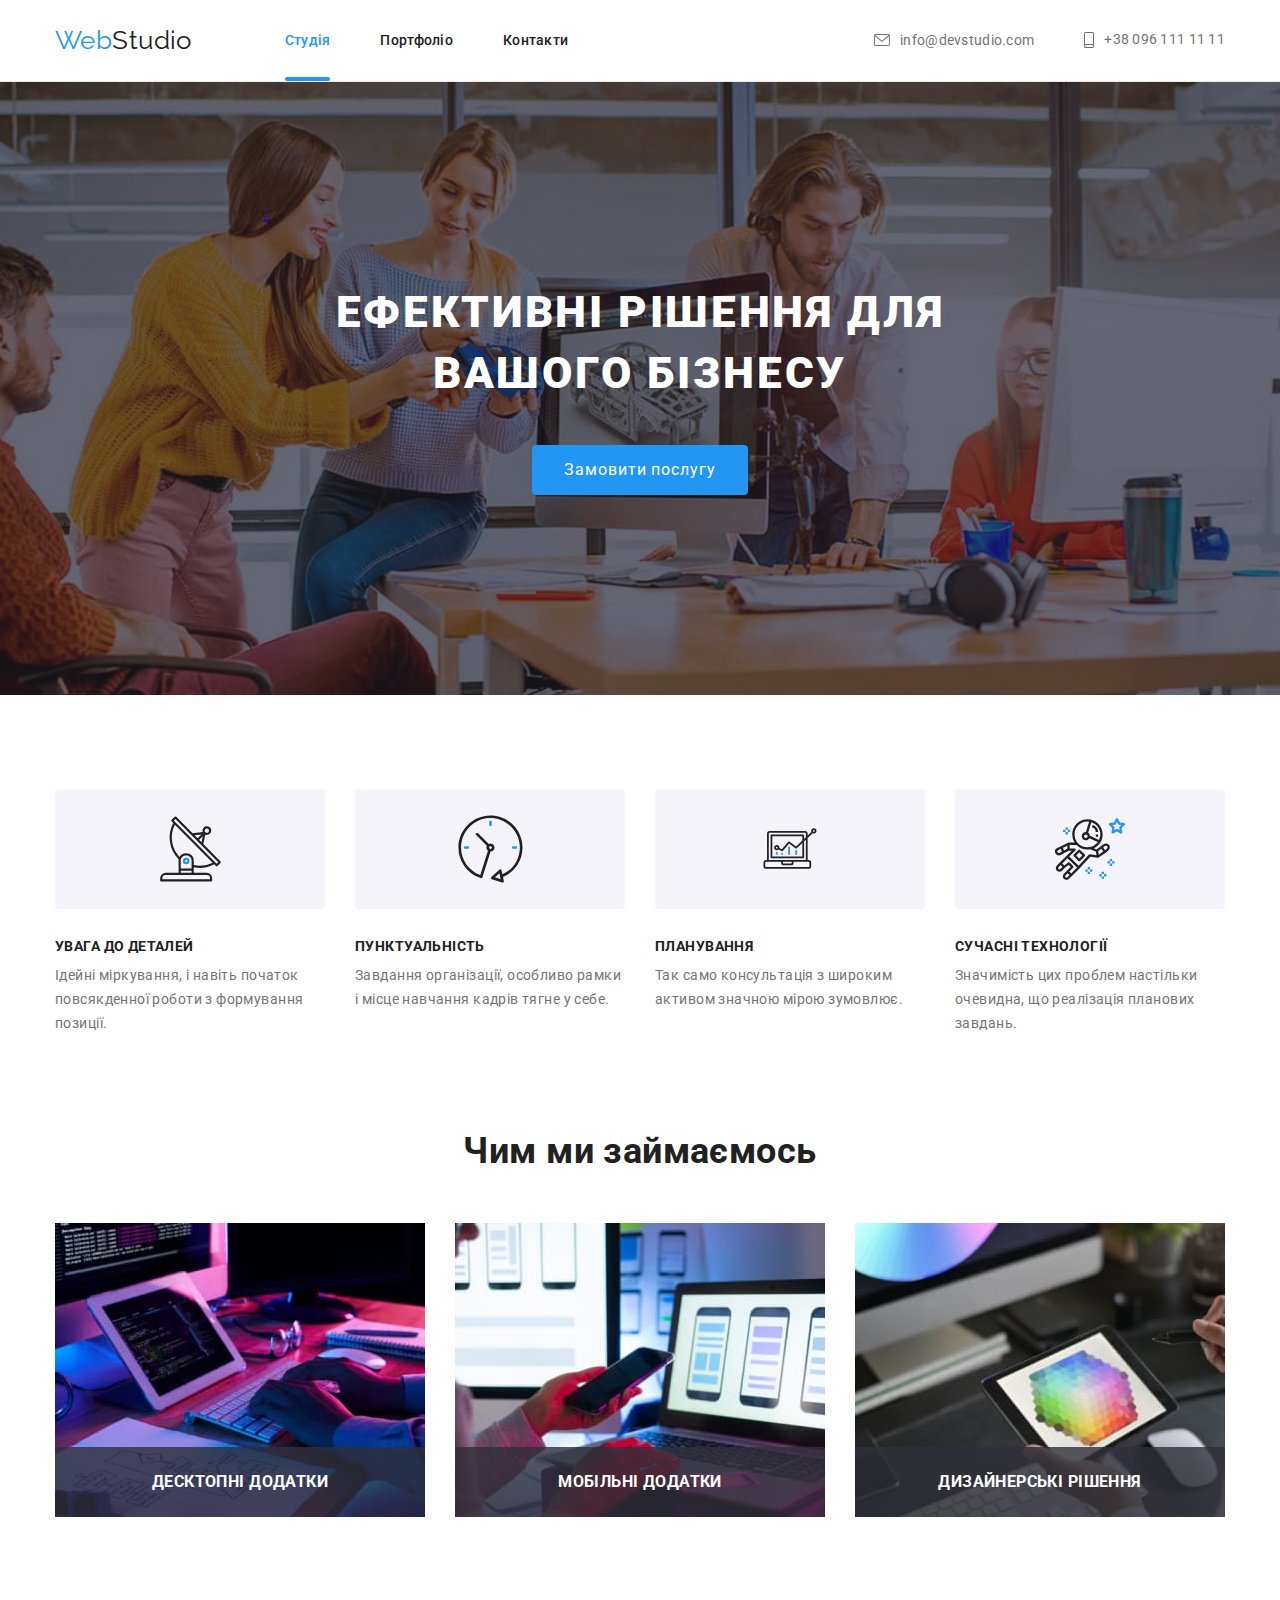
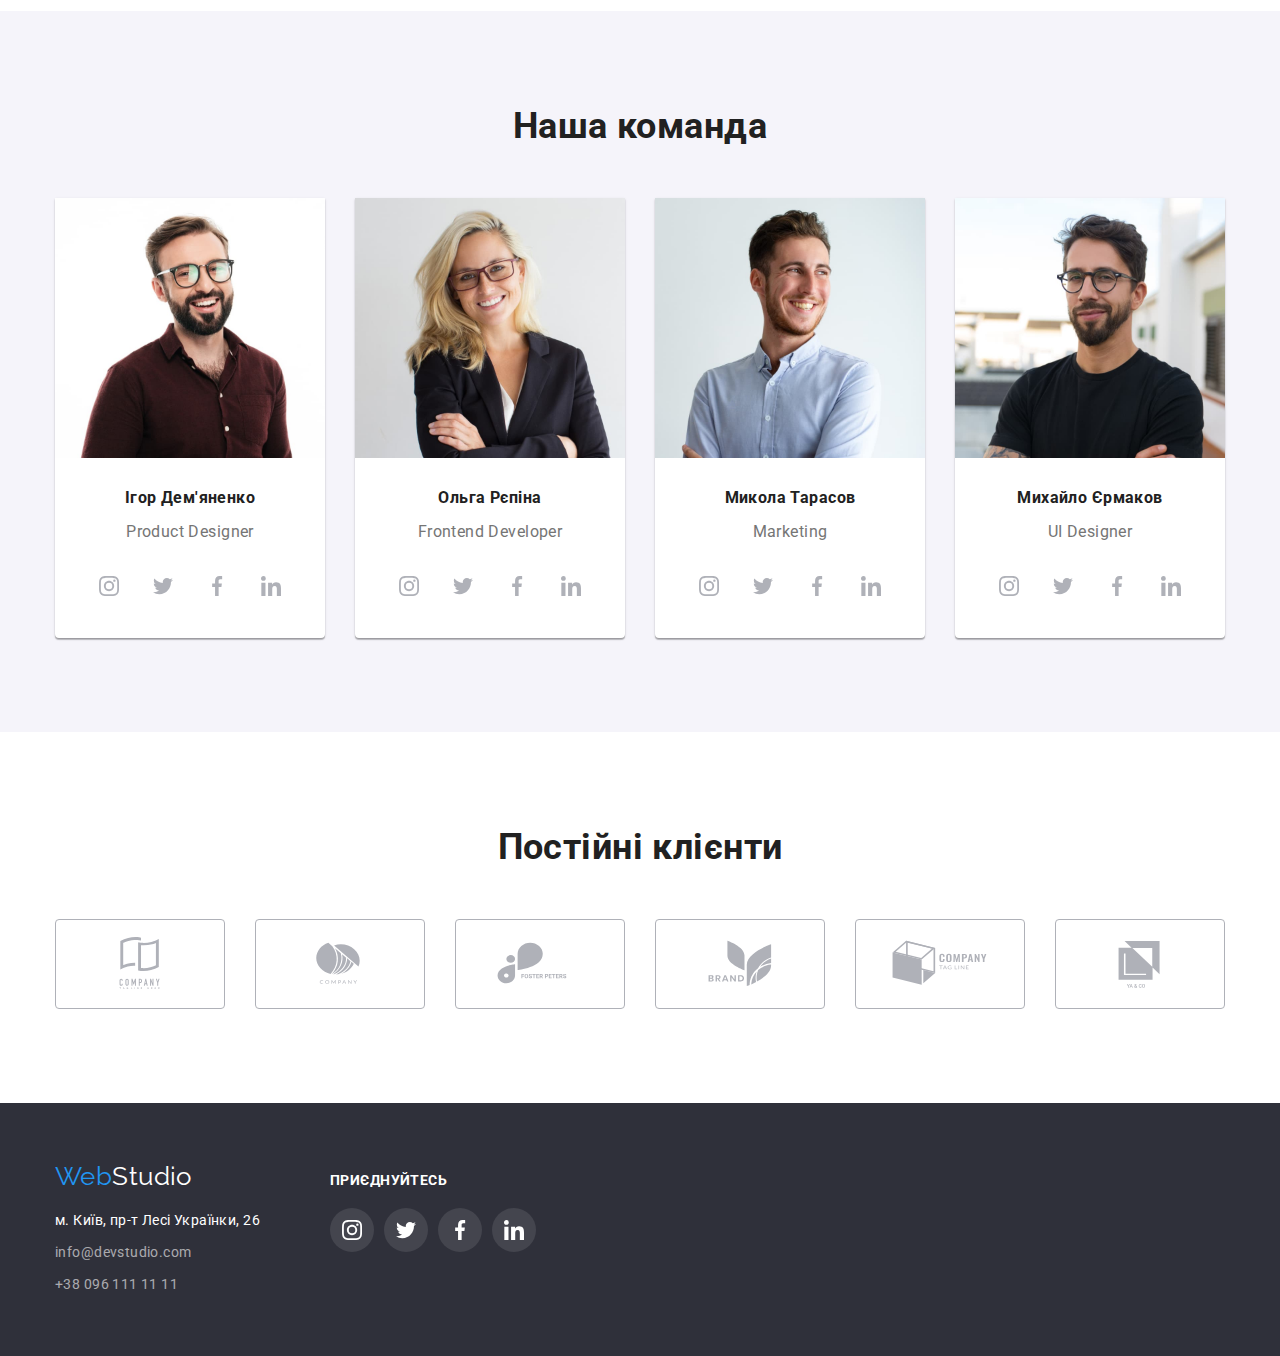
==== commit 95d56480: "add transition-timing-function" ====
--- a/index.html
+++ b/index.html
@@ -28,7 +28,7 @@
         </nav>
         <ul class="list-address">
           <li class="list-item">
-            <a class="icon-contacts" href="mailto:info@devstudio.com" ">
+            <a class="icon-contacts" href="mailto:info@devstudio.com">
               <svg class="icon-tap"width="16" height="12" href="mailto:info@devstudio.com">
                 <use href="./images/icons.svg#envelope"></use></svg>info@devstudio.com </a>
           </li>
--- a/css/styles.css
+++ b/css/styles.css
@@ -7,6 +7,11 @@
   --active-but: #188ce8;
   --icon-color: #afb1b8;
   --bg-svg: #F5F4FA;
+  --bg-color-90:rgba(33, 150, 243, 90%);
+  --time-func: cubic-bezier(0.4, 0, 0.2, 1);
+  --bg-backdrop:#0000001A;
+  --timing-function: cubic-bezier(0.4, 0, 0.2, 1);
+
 }
 body {
   color: var(--text);
@@ -38,6 +43,7 @@
   display: block;
   padding-top: 28px;
   padding-bottom: 28px;
+  
 }
 span {
   color: var(--color-but);
@@ -111,6 +117,9 @@
   align-items: center;
   justify-content: center;
   background-color: rgba(255, 255, 255, 0.1);;
+  transition-property: fill, background-color;
+  transition-duration: 250ms, 250ms; 
+  transition-timing-function: var(--timing-function);   
 }
 ul .footer-link:hover,
 ul .footer-link:focus {
@@ -151,6 +160,9 @@
 
 .list-products {
   display: inline-block;
+  transition-property: color, box-shadow ;
+  transition-duration: 250ms, 250ms ;
+  transition-timing-function: var(--timing-function);
 }
 .products h2 {
   font-size: 18px;
@@ -160,25 +172,24 @@
   letter-spacing: 0.06em;
   color: var(--text);
 }
-
-.products p {
+.products .list-products:hover,
+.products .list-products:focus {
+  box-shadow: 0px 1px 1px #0000001f, 0px 4px 4px #0000000f, 1px 4px 6px #00000029;
+}
+.section .list-produsct:hover{
+ box-shadow: 0px 1px 1px #0000001f, 0px 4px 4px #0000000f, 1px 4px 6px #00000029;
+}
+.border p {
   font-size: 16px;
   line-height: 1.9;
   text-align: left;
   margin-left: 24px;
 }
-.products .list-products:hover,
-.products .list-products:focus {
-  box-shadow: 0px 1px 1px #0000001f, 0px 4px 4px #0000000f, 1px 4px 6px #00000029;
-}
-.section .list-produsct:hover{
-    box-shadow: 0px 1px 1px #0000001f, 0px 4px 4px #0000000f, 1px 4px 6px #00000029;
-}
-
 .products li {
   width: 370px;
   letter-spacing: 0.06em;
 }
+
 ul [href="mailto:info@devstudio.com"]:hover,
 ul [href="mailto:info@devstudio.com"]:focus,
 ul [href="tel:+380961111111"]:hover,
@@ -189,17 +200,32 @@
   color: var(--text);
   font-weight: 500;
   letter-spacing: 0.02em;
-}
-.main-list {
-  display: flex;
-  gap: 50px;
+  transition-property: color;
+  transition-duration: 250ms;
+  transition-timing-function: var(--timing-function);
 }
 .main-list a:hover,
 .main-list a:focus {
   color: var(--color-but);
 }
+.main-list {
+  display: flex;
+  gap: 50px;
+}
+
 .nav.active {
   color: var(--color-but);
+}
+.nav.active::after{
+  content: '';
+    display: block;
+    width: 100%;
+    height: 4px;
+    background-color: var(--color-but);
+    position: absolute;
+    bottom: -5px;
+    right: 0;
+    border-radius: 2px;
 }
 .nav {
   margin-right: auto;
@@ -222,18 +248,27 @@
   align-items: center;
   gap: 10px;
   fill: var(--color-p);
+  transition-property: color;
+  transition-duration: 250ms ;
+  transition-timing-function: var(--timing-function);
 }
 .icon-contacts:hover .icon-tap,
 .icon-contacts:focus .icon-tap {
   fill: var(--color-but);
 }
+.icon-tap{
+  transition-property: color;
+  transition-duration: 250ms ;
+  transition-timing-function: var(--timing-function);
+}
 .icon-tap:hover,
 .icon-tap:focus {
   fill: var(--color-but);
 }
 .list-item{
   justify-content: center;
-  
+position: relative;
+   
 }
 .list-buttoms {
   display: flex;
@@ -378,6 +413,9 @@
   align-items: center;
   justify-content: center;
   background-color: rgba(255, 255, 255, 0.1);;
+  transition-property: fill, background-color;
+  transition-duration: 250ms, 250ms;
+  transition-timing-function: var(--timing-function);
 }
 
  ul .social-link:hover,
@@ -394,6 +432,9 @@
   font-size: 16px;
   padding: 6px 22px;
   cursor: pointer;
+  transition-property: color;
+  transition-duration: 250ms;
+  transition-timing-function: var(--timing-function);
 }
 .list-buttoms [type="button"]:hover,
 .list-buttoms [type="button"]:focus {
@@ -459,8 +500,12 @@
 }
 .clients-icon{
   fill: currentColor;
-}
-.clients-link:hover{
+  transition-property: fill, border-color;
+  transition-duration: 250ms,250ms ;
+  transition-timing-function: var(--timing-function);
+}
+.clients-link:hover,
+.clients-link:focus{
   border-color: var(--color-but);
 }
 .backdrop {
@@ -469,7 +514,9 @@
   left: 0;
   width: 100%;
   height: 100%;
-  background-color: #0000001A;
+  background-color: var(--bg-backdrop);
+  transition-duration: 250ms;
+  transition-timing-function: var(--timing-function);
 }
 .backdrop.is-hidden{
 opacity: 0;
@@ -519,5 +566,34 @@
   width: 100%;
   height: 70px;
   text-transform: uppercase;
-
+}
+.team-thumb{
+  position: relative;
+  overflow: hidden;
+}
+.overlay{
+  transform: translateY(100%); 
+  display: flex;
+  align-items: center;
+  justify-content: center;
+  position: absolute;
+  top: 0;
+  left: 0; 
+  background-color: var(--bg-color-90);
+  width: 100%;
+  height: 100%;
+  padding: 63px 24px;
+  letter-spacing: 0.03em;
+  font-size: 18px;
+  transition-duration: 250ms ;
+  transition-timing-function: var(--timing-function);
+}
+.overlay-desc{
+ letter-spacing: 0.03em;
+ font-size: 18px;
+ color: var(--background);
+ line-height: calc(28/18);
+}
+li:hover .overlay{
+ transform: translateY(0);
 }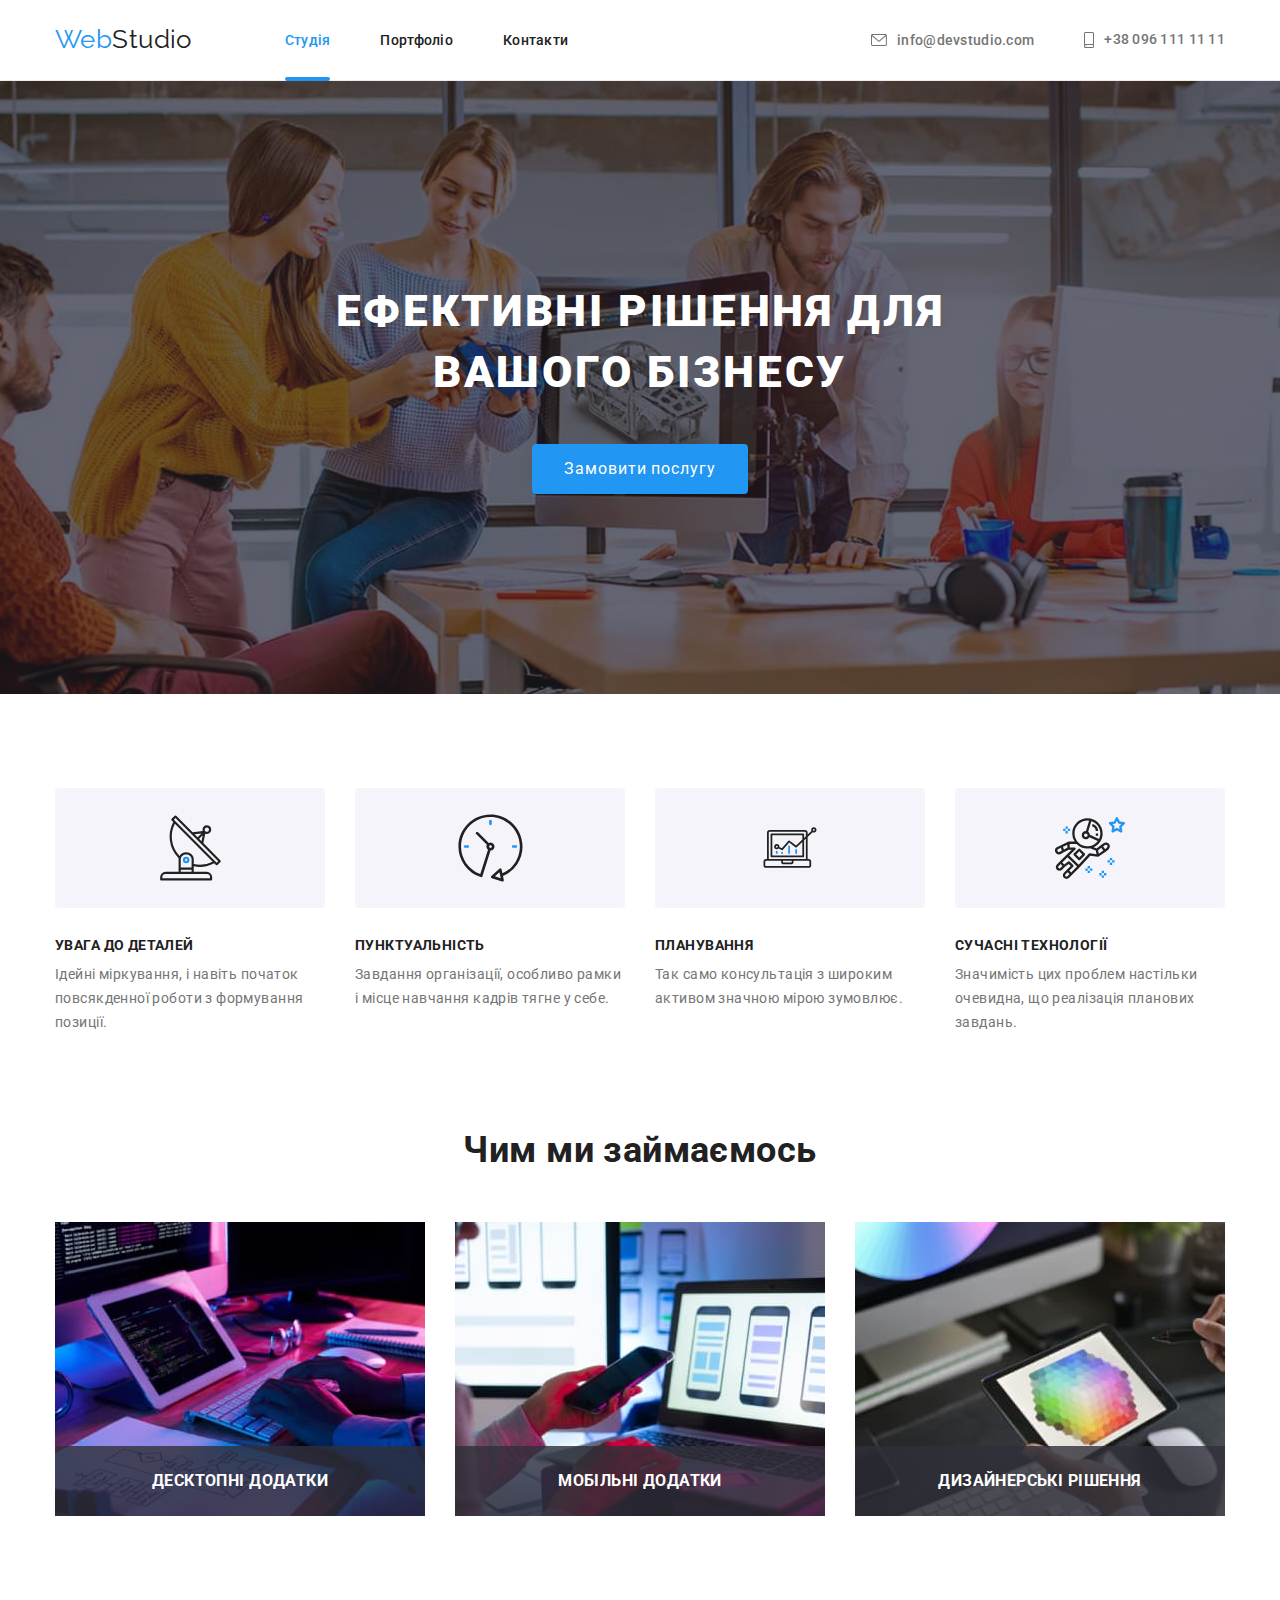
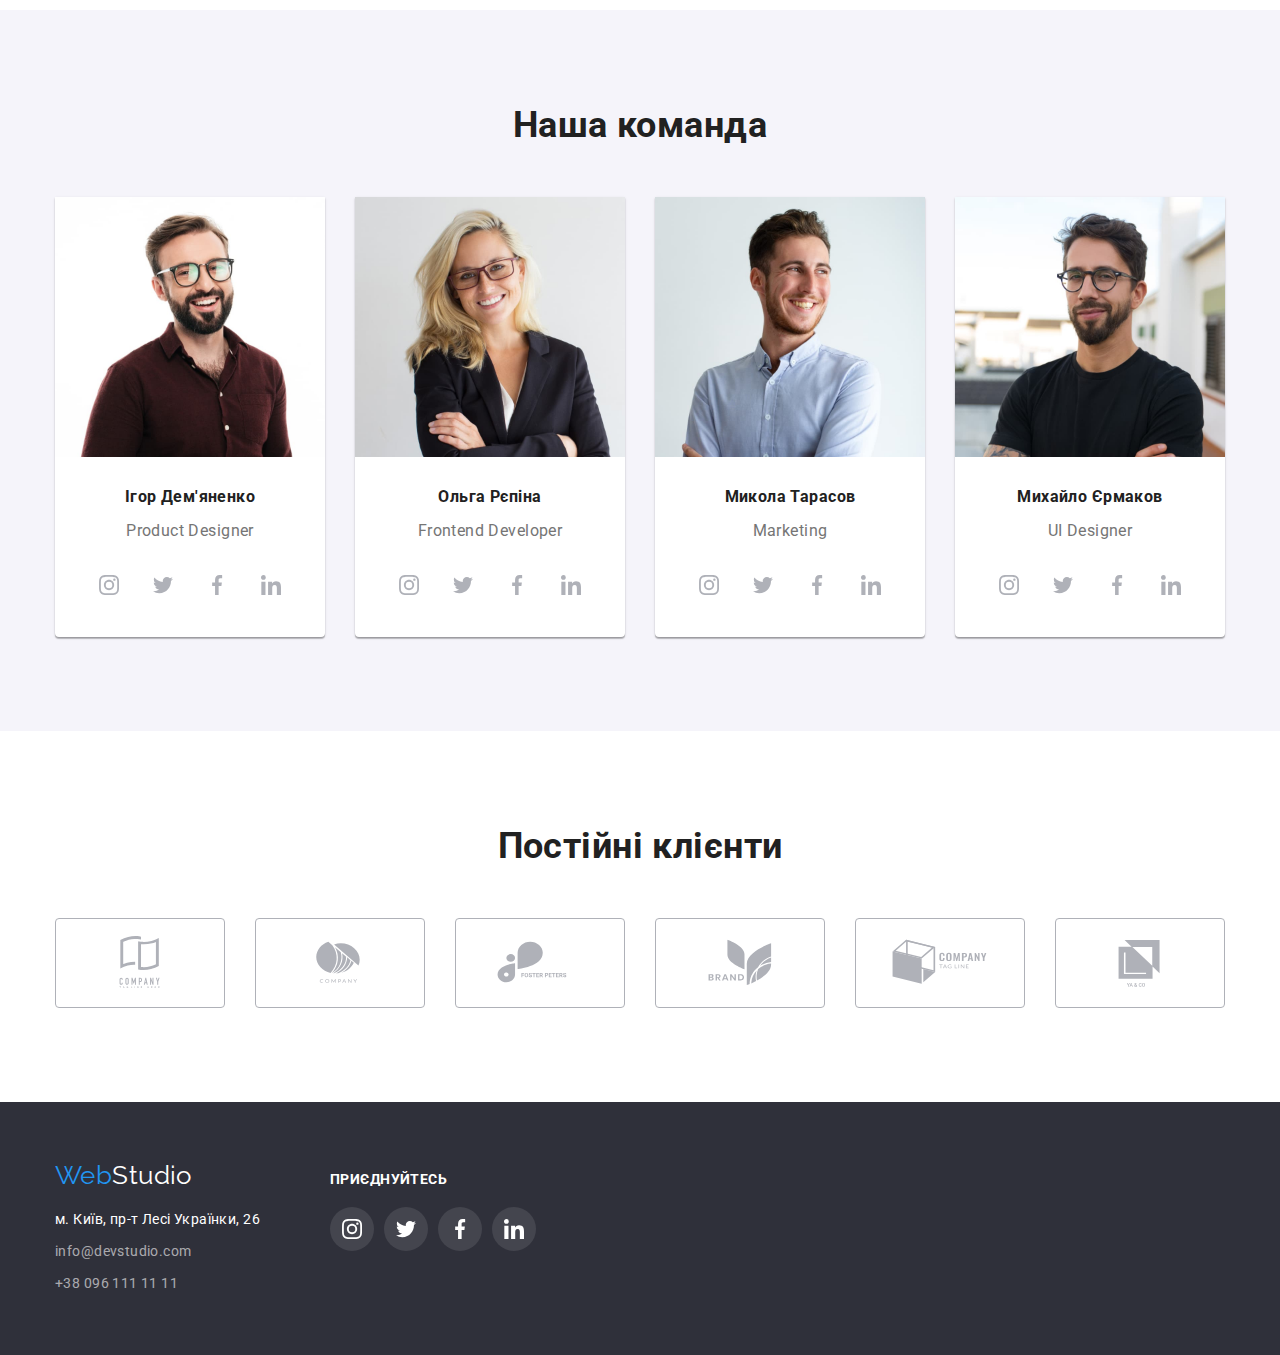
==== commit e69db175: "change after comment mentor" ====
--- a/index.html
+++ b/index.html
@@ -16,27 +16,28 @@
     <link rel="stylesheet" href="./css/styles.css" />
   </head>
   <body>
-    <header class="header">
+    <header>
       <div class="container header-container">
         <a class="link" href="/"><span>Web</span>Studio</a>
         <nav class="nav">
           <ul class="main-list">
             <li class="list-item"><a class="header-nav-link nav active" href="./index.html">Студія</a></li>
-            <li class="list-item"><a class="header-nav-link" href="./portfolio.html">Портфоліо</a></li>
+            <li class="list-item"><a class="header-nav-link " href="./portfolio.html">Портфоліо</a></li>
             <li class="list-item"><a class="header-nav-link" href="">Контакти</a></li>
           </ul>
         </nav>
         <ul class="list-address">
           <li class="list-item">
-            <a class="icon-contacts" href="mailto:info@devstudio.com">
-              <svg class="icon-tap"width="16" height="12" href="mailto:info@devstudio.com">
-                <use href="./images/icons.svg#envelope"></use></svg>info@devstudio.com </a>
+            <a class="icon-contacts" href="mailto:info@devstudio.com" ">
+                        <svg class=" icon-tap"width="16" height="12" href="mailto:info@devstudio.com">
+              <use href="./images/icons.svg#envelope"></use></svg>info@devstudio.com
+            </a>
           </li>
           <li class="list-item">
-            <a class="icon-contacts" href="tel:+380961111111">
-              <svg class="icon-tap" width="10" height="16" href="mailto:info@devstudio.com">
-                <use href="./images/icons.svg#smartphone"></use></svg>
-                +38 096 111 11 11</a >
+            <a class="icon-contacts" href="tel:+380961111111"><svg class="icon-tap" width="10" height="16"
+                href="mailto:info@devstudio.com">
+                <use href="./images/icons.svg#smartphone"></use>
+              </svg>+38 096 111 11 11</a>
           </li>
         </ul>
       </div>
@@ -50,7 +51,7 @@
         </div> 
         <!-- модальне вікно-->
         <div class="backdrop is-hidden" data-modal>
-          <div class="modal">
+          <div class="modal ">
             <button class="modal-btn" type="button" data-modal-close>
               <svg width="11" height="11">
                 <use href="./images/icons.svg#icon-x "></use>
--- a/css/styles.css
+++ b/css/styles.css
@@ -8,7 +8,6 @@
   --icon-color: #afb1b8;
   --bg-svg: #F5F4FA;
   --bg-color-90:rgba(33, 150, 243, 90%);
-  --time-func: cubic-bezier(0.4, 0, 0.2, 1);
   --bg-backdrop:#0000001A;
   --timing-function: cubic-bezier(0.4, 0, 0.2, 1);
 
@@ -117,8 +116,8 @@
   align-items: center;
   justify-content: center;
   background-color: rgba(255, 255, 255, 0.1);;
-  transition-property: fill, background-color;
-  transition-duration: 250ms, 250ms; 
+  transition-property:  background-color;
+  transition-duration:  250ms; 
   transition-timing-function: var(--timing-function);   
 }
 ul .footer-link:hover,
@@ -160,8 +159,8 @@
 
 .list-products {
   display: inline-block;
-  transition-property: color, box-shadow ;
-  transition-duration: 250ms, 250ms ;
+  transition-property:  box-shadow ;
+  transition-duration: 250ms ;
   transition-timing-function: var(--timing-function);
 }
 .products h2 {
@@ -240,7 +239,8 @@
   color: var(--color-p);
   letter-spacing: 0.02em;
   padding-top: 28px;
-  padding-bottom: 29px;
+  padding-bottom: 28px;
+  font-weight: 500;
 }
 
 .icon-contacts {
@@ -414,7 +414,7 @@
   justify-content: center;
   background-color: rgba(255, 255, 255, 0.1);;
   transition-property: fill, background-color;
-  transition-duration: 250ms, 250ms;
+  transition-duration: 250ms;
   transition-timing-function: var(--timing-function);
 }
 
@@ -432,7 +432,7 @@
   font-size: 16px;
   padding: 6px 22px;
   cursor: pointer;
-  transition-property: color;
+  transition-property: color, background-color, box-shadow ;
   transition-duration: 250ms;
   transition-timing-function: var(--timing-function);
 }
@@ -441,7 +441,6 @@
   background-color: var(--active-but);
   color: var(--background);
   box-shadow: 0px 3px 1px #0000001a, 0px 1px 2px #00000014, 0px 2px 2px #0000001f;
-  border-radius: 4px;
 }
 
 .border {
@@ -493,6 +492,7 @@
  width: 100%;
  height: 100% ;
  color: var(--icon-color);
+  transition-property: fill, border-color;
 }
 ul .clients-link:hover .clients-icon,
 ul .clients-link:focus .clients-icon{
@@ -500,8 +500,7 @@
 }
 .clients-icon{
   fill: currentColor;
-  transition-property: fill, border-color;
-  transition-duration: 250ms,250ms ;
+  transition-duration: 250ms ;
   transition-timing-function: var(--timing-function);
 }
 .clients-link:hover,
@@ -529,12 +528,13 @@
   left: 50%;
   width:  528px; 
   height: 581px;
-  transform: translate(-50%, -50%);
+  transform: translate(-50%, -50%) ;
 
   background-color: var(--background);
   box-shadow: 0px 1px 3px rgba(0, 0, 0, 0.12), 0px 1px 1px rgba(0, 0, 0, 0.14), 0px 2px 1px rgba(0, 0, 0, 0.2);
   border-radius: 4px;
 }
+
 .backdrop [type="button"]{
   position: absolute;
   top: 8px;
@@ -585,6 +585,7 @@
   padding: 63px 24px;
   letter-spacing: 0.03em;
   font-size: 18px;
+  transition-property: transform;
   transition-duration: 250ms ;
   transition-timing-function: var(--timing-function);
 }
